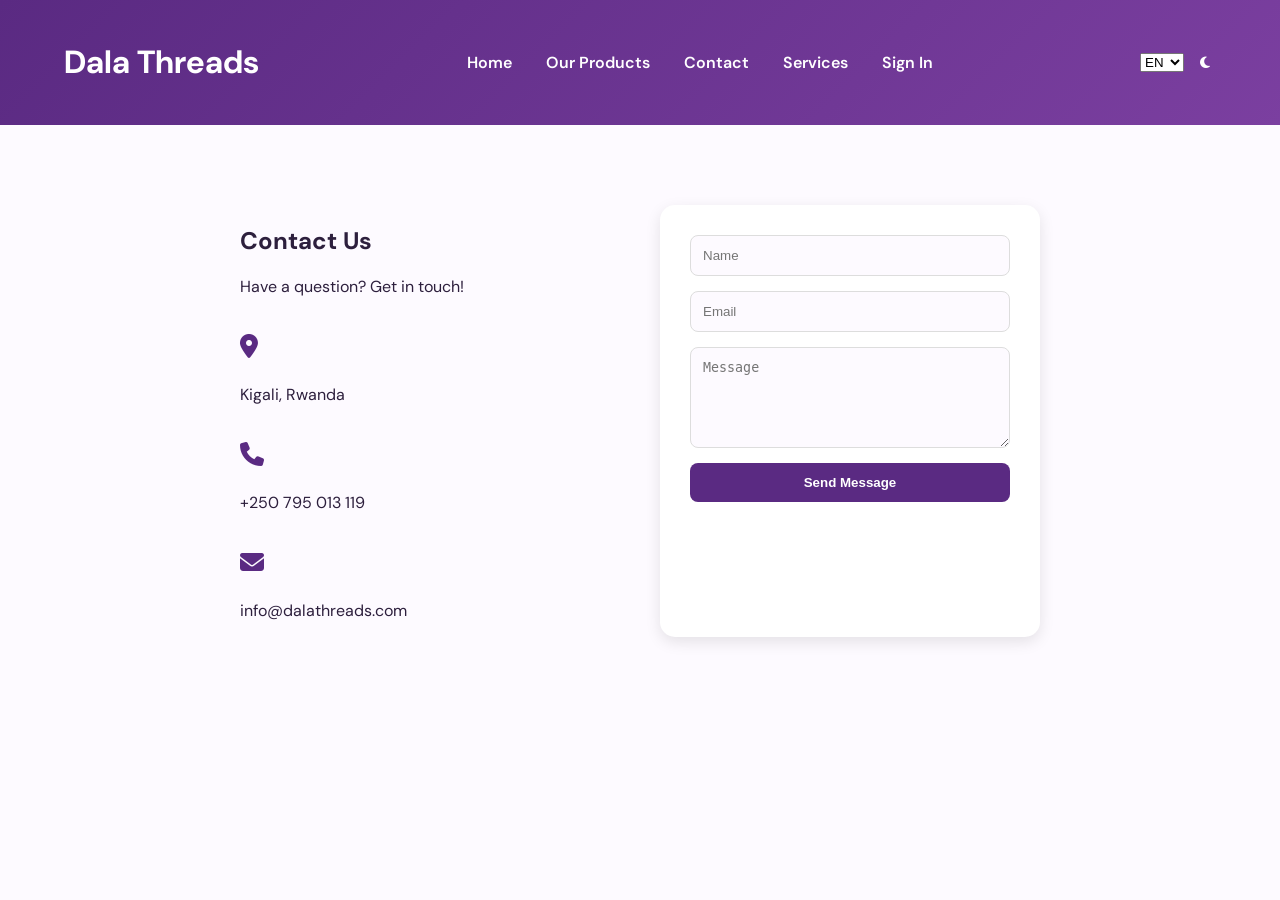
==== website/contact.html @ 0850938d "beaded bags web" ====
<!DOCTYPE html>
<html lang="en">
<head>
    <meta charset="UTF-8">
    <title>Dala Threads | Contact</title>
    <meta name="viewport" content="width=device-width, initial-scale=1.0">
    <link href="https://fonts.googleapis.com/css2?family=Playfair+Display:wght@700&family=DM+Sans:wght@400;600&display=swap" rel="stylesheet">
    <link rel="stylesheet" href="https://cdnjs.cloudflare.com/ajax/libs/font-awesome/6.5.0/css/all.min.css">
    <style>
        /* Use the same CSS from index/gallery here for consistency */
        :root { --primary: #5a2a82; --bg: #fdfaff; --text: #2d1f3d; --card: #fff; }
        body.dark { --bg: #1c1624; --text: #f5f5f5; --card: #2a2235; }
        body { font-family: 'DM Sans', sans-serif; background: var(--bg); color: var(--text); transition: 0.3s; margin: 0; }
        header { background: linear-gradient(135deg, #5a2a82, #7b3fa0); color: #fff; padding: 20px 5%; display: flex; justify-content: space-between; align-items: center; }
        nav a { color: #fff; margin: 0 15px; text-decoration: none; font-weight: 600; }
        .contact-container { max-width: 800px; margin: 60px auto; padding: 20px; display: grid; grid-template-columns: 1fr 1fr; gap: 40px; }
        .info-box i { color: var(--primary); font-size: 24px; margin-bottom: 10px; }
        form { display: flex; flex-direction: column; gap: 15px; background: var(--card); padding: 30px; border-radius: 15px; box-shadow: 0 5px 15px rgba(0,0,0,0.1); }
        input, textarea { padding: 12px; border-radius: 8px; border: 1px solid #ddd; background: var(--bg); color: var(--text); }
        .btn-send { background: var(--primary); color: white; border: none; padding: 12px; border-radius: 8px; cursor: pointer; font-weight: bold; }
        @media(max-width: 600px) { .contact-container { grid-template-columns: 1fr; } }
    </style>
</head>
<body>
<header>
    <h1>Dala Threads</h1>
    <nav>
        <a href="index.html" id="navHome">Home</a>
        <a href="product.html" id="navProduct">Our Products</a>
        <a href="contact.html" id="navContact">Contact Us</a>
        <a href="ourservices.html" id="navServices">Services</a>
        <a href="login.html" id="navLogin">Sign In</a>
    </nav>
    <div style="display:flex; gap:10px;">
        <select id="language"><option value="en">EN</option><option value="rw">RW</option></select>
        <button onclick="toggleTheme()" style="background:none; border:none; color:white; cursor:pointer;"><i class="fa-solid fa-moon"></i></button>
    </div>
</header>

<div class="contact-container">
    <div>
        <h2 id="contTitle">Contact Us</h2>
        <p id="contText">Have a question or want a custom design? Get in touch!</p>
        <div class="info-box"><br>
            <i class="fa-solid fa-location-dot"></i> <p>Kigali, Rwanda</p><br>
            <i class="fa-solid fa-phone"></i> <p>+250 795 013 119</p><br>
            <i class="fa-solid fa-envelope"></i> <p>info@dalathreads.com</p>
        </div>
    </div>
    <form>
        <input type="text" placeholder="Name">
        <input type="email" placeholder="Email">
        <textarea placeholder="Message" rows="5"></textarea>
        <button type="submit" class="btn-send">Send Message</button>
    </form>
</div>

<script>
    // SHARED LOGIC
    function toggleTheme() {
        document.body.classList.toggle("dark");
        localStorage.setItem("theme", document.body.classList.contains("dark") ? "dark" : "light");
    }
    const translations = {
        en: { home: "Home", prod: "Our Products", cont: "Contact", serv: "Services", title: "Contact Us", text: "Have a question? Get in touch!" },
        rw: { home: "Ahabanza", prod: "Ibicuruzwa", cont: "Twandikire", serv: "Serivisi", title: "Twandikire", text: "Ufite ikibazo? Twandikire hano!" }
    };
    document.getElementById("language").addEventListener("change", (e) => {
        localStorage.setItem("language", e.target.value);
        applySettings(e.target.value);
    });
    function applySettings(l) {
        document.getElementById("navHome").innerText = translations[l].home;
        document.getElementById("navProduct").innerText = translations[l].prod;
        document.getElementById("navContact").innerText = translations[l].cont;
        document.getElementById("navServices").innerText = translations[l].serv;
        document.getElementById("contTitle").innerText = translations[l].title;
        document.getElementById("contText").innerText = translations[l].text;
    }
    window.onload = () => {
        if(localStorage.getItem("theme") === "dark") document.body.classList.add("dark");
        const L = localStorage.getItem("language") || "en";
        document.getElementById("language").value = L;
        applySettings(L);
    };
</script>
</body>
</html>
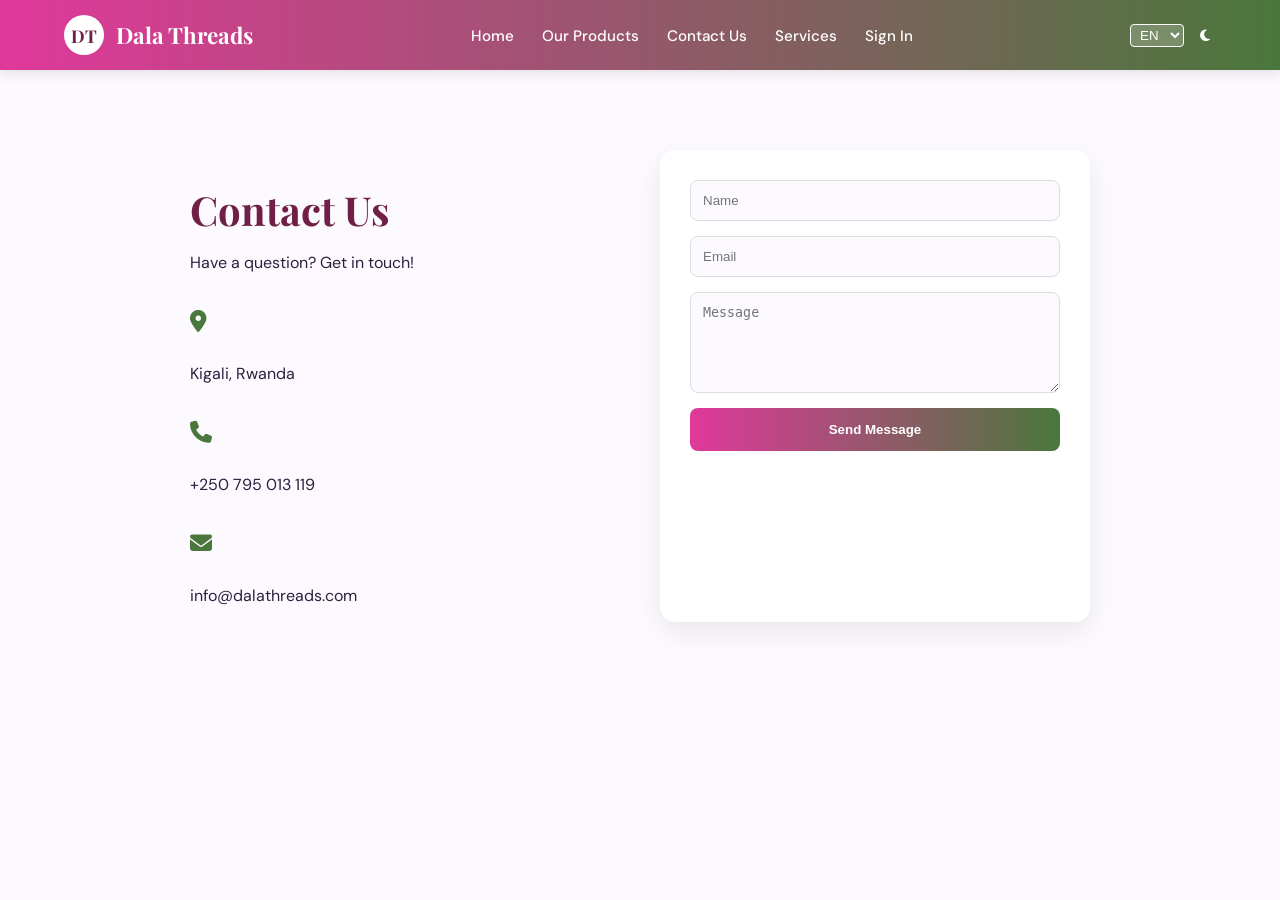
==== commit cb4abfe6: "product change" ====
--- a/website/contact.html
+++ b/website/contact.html
@@ -7,23 +7,236 @@
     <link href="https://fonts.googleapis.com/css2?family=Playfair+Display:wght@700&family=DM+Sans:wght@400;600&display=swap" rel="stylesheet">
     <link rel="stylesheet" href="https://cdnjs.cloudflare.com/ajax/libs/font-awesome/6.5.0/css/all.min.css">
     <style>
-        /* Use the same CSS from index/gallery here for consistency */
-        :root { --primary: #5a2a82; --bg: #fdfaff; --text: #2d1f3d; --card: #fff; }
-        body.dark { --bg: #1c1624; --text: #f5f5f5; --card: #2a2235; }
-        body { font-family: 'DM Sans', sans-serif; background: var(--bg); color: var(--text); transition: 0.3s; margin: 0; }
-        header { background: linear-gradient(135deg, #5a2a82, #7b3fa0); color: #fff; padding: 20px 5%; display: flex; justify-content: space-between; align-items: center; }
-        nav a { color: #fff; margin: 0 15px; text-decoration: none; font-weight: 600; }
-        .contact-container { max-width: 800px; margin: 60px auto; padding: 20px; display: grid; grid-template-columns: 1fr 1fr; gap: 40px; }
-        .info-box i { color: var(--primary); font-size: 24px; margin-bottom: 10px; }
-        form { display: flex; flex-direction: column; gap: 15px; background: var(--card); padding: 30px; border-radius: 15px; box-shadow: 0 5px 15px rgba(0,0,0,0.1); }
-        input, textarea { padding: 12px; border-radius: 8px; border: 1px solid #ddd; background: var(--bg); color: var(--text); }
-        .btn-send { background: var(--primary); color: white; border: none; padding: 12px; border-radius: 8px; cursor: pointer; font-weight: bold; }
-        @media(max-width: 600px) { .contact-container { grid-template-columns: 1fr; } }
+        /* Exact Colors from your screenshot */
+        :root { 
+            /* The specific Pinkish-Wine to Forest Green gradient */
+            --header-gradient: linear-gradient(to right, #e0389aff, #4a773c); 
+            --wine-pink: #702046;
+            --forest-green: #4a773c;
+            --bg: #fdfaff; 
+            --text: #2d1f3d; 
+            --card: #ffffff; 
+        }
+        body.dark { 
+            --bg: #1c1624; 
+            --text: #f5f5f5; 
+            --card: #2a2235; 
+        }
+
+        body { 
+            font-family: 'DM Sans', sans-serif; 
+            background: var(--bg); 
+            color: var(--text); 
+            transition: 0.3s; 
+            margin: 0; 
+        }
+
+        /* --- HEADER (Matching your screenshot exactly) --- */
+        header { 
+            background: var(--header-gradient); 
+            color: #fff; 
+            padding: 15px 5%; 
+            display: flex; 
+            justify-content: space-between; 
+            align-items: center; 
+            box-shadow: 0 4px 12px rgba(0,0,0,0.1);
+        }
+
+        .logo-container {
+            display: flex;
+            align-items: center;
+            text-decoration: none;
+            gap: 12px;
+            color: #fff;
+        }
+
+        .logo-circle {
+            background: #fff;
+            color: var(--wine-pink);
+            width: 40px;
+            height: 40px;
+            border-radius: 50%;
+            display: flex;
+            align-items: center;
+            justify-content: center;
+            font-weight: bold;
+            font-family: 'Playfair Display', serif;
+            font-size: 1.1rem;
+        }
+
+        header h1 {
+            font-family: 'Playfair Display', serif;
+            font-size: 1.4rem;
+            margin: 0;
+            color: #fff;
+        }
+
+        nav a { 
+            color: #fff; 
+            margin: 0 12px; 
+            text-decoration: none; 
+            font-weight: 500; 
+            font-size: 0.95rem;
+        }
+
+        /* --- CONTACT CONTENT --- */
+        .contact-container { 
+            max-width: 900px; 
+            margin: 60px auto; 
+            padding: 20px; 
+            display: grid; 
+            grid-template-columns: 1fr 1fr; 
+            gap: 40px; 
+        }
+
+        h2 { 
+            font-family: 'Playfair Display', serif; 
+            font-size: 2.5rem; 
+            color: var(--wine-pink); 
+            margin-bottom: 10px;
+        }
+        body.dark h2 { color: #fff; }
+
+        .info-box i { 
+            color: var(--forest-green); 
+            font-size: 22px; 
+            margin-bottom: 15px; 
+        }
+
+        form { 
+            display: flex; 
+            flex-direction: column; 
+            gap: 15px; 
+            background: var(--card); 
+            padding: 30px; 
+            border-radius: 15px; 
+            box-shadow: 0 10px 30px rgba(0,0,0,0.08); 
+        }
+
+        input, textarea { 
+            padding: 12px; 
+            border-radius: 8px; 
+            border: 1px solid #ddd; 
+            background: var(--bg); 
+            color: var(--text); 
+        }
+
+        .btn-send { 
+            background: var(--header-gradient); 
+            color: white; 
+            border: none; 
+            padding: 14px; 
+            border-radius: 8px; 
+            cursor: pointer; 
+            font-weight: bold; 
+            transition: 0.3s;
+        }
+        .btn-send:hover { opacity: 0.9; transform: translateY(-2px); }
+
+        #language {
+            background: rgba(255,255,255,0.2);
+            color: white;
+            border: 1px solid white;
+            padding: 2px 5px;
+            border-radius: 4px;
+        }
+
+        @media(max-width: 768px) { .contact-container { grid-template-columns: 1fr; } }
+
+        /* ==========================================================================
+   MEDIA QUERIES - RESPONSIVE DESIGN
+   ========================================================================== */
+
+/* --- 1. Tablets & Small Desktops (Under 992px) --- */
+@media screen and (max-width: 992px) {
+    header {
+        padding: 15px 3%; /* Reduced padding for more space */
+    }
+
+    nav {
+        gap: 10px; /* Tighter navigation spacing */
+    }
+
+    nav a {
+        font-size: 0.85rem;
+        margin: 0 8px;
+    }
+
+    .grid {
+        grid-template-columns: repeat(2, 1fr); /* Two columns instead of three */
+        gap: 20px;
+    }
+}
+
+/* --- 2. Small Tablets & Large Phones (Under 768px) --- */
+@media screen and (max-width: 768px) {
+    header {
+        flex-direction: column; /* Stack logo and nav vertically */
+        gap: 15px;
+        text-align: center;
+    }
+
+    nav {
+        display: flex;
+        flex-wrap: wrap; /* Wrap links if they don't fit in one line */
+        justify-content: center;
+    }
+
+    .hero {
+        height: 40vh; /* Shorter hero section for mobile */
+    }
+
+    .hero h2 {
+        font-size: 1.8rem; /* Scaled down typography */
+    }
+
+    #cart-dropdown {
+        width: 90%; /* Cart fills the screen width */
+        right: 5%;
+        left: 5%;
+    }
+
+    .footer-grid {
+        grid-template-columns: 1fr; /* Stack footer elements */
+        text-align: center;
+        gap: 30px;
+    }
+}
+
+/* --- 3. Mobile Phones (Under 480px) --- */
+@media screen and (max-width: 480px) {
+    .grid {
+        grid-template-columns: 1fr; /* Single column for bag images */
+        padding: 20px 5%;
+    }
+
+    .logo-container h1 {
+        font-size: 1.3rem; /* Compact logo text */
+    }
+
+    .top-icons {
+        width: 100%;
+        justify-content: space-around;
+        padding-top: 10px;
+    }
+
+    .card img {
+        height: 280px; /* Adjusted image height for small screens */
+    }
+
+    .btn-buy, .btn-add {
+        padding: 15px; /* Larger touch targets for fingers */
+    }
+}
     </style>
 </head>
 <body>
+
 <header>
-    <h1>Dala Threads</h1>
+    <a href="index.html" class="logo-container">
+        <div class="logo-circle">DT</div>
+        <h1>Dala Threads</h1>
+    </a>
     <nav>
         <a href="index.html" id="navHome">Home</a>
         <a href="product.html" id="navProduct">Our Products</a>
@@ -31,7 +244,7 @@
         <a href="ourservices.html" id="navServices">Services</a>
         <a href="login.html" id="navLogin">Sign In</a>
     </nav>
-    <div style="display:flex; gap:10px;">
+    <div style="display:flex; gap:10px; align-items:center;">
         <select id="language"><option value="en">EN</option><option value="rw">RW</option></select>
         <button onclick="toggleTheme()" style="background:none; border:none; color:white; cursor:pointer;"><i class="fa-solid fa-moon"></i></button>
     </div>
@@ -41,28 +254,28 @@
     <div>
         <h2 id="contTitle">Contact Us</h2>
         <p id="contText">Have a question or want a custom design? Get in touch!</p>
-        <div class="info-box"><br>
+        <div class="info-box">
+            <br>
             <i class="fa-solid fa-location-dot"></i> <p>Kigali, Rwanda</p><br>
             <i class="fa-solid fa-phone"></i> <p>+250 795 013 119</p><br>
             <i class="fa-solid fa-envelope"></i> <p>info@dalathreads.com</p>
         </div>
     </div>
-    <form>
-        <input type="text" placeholder="Name">
-        <input type="email" placeholder="Email">
-        <textarea placeholder="Message" rows="5"></textarea>
+    <form onsubmit="event.preventDefault(); alert('Message sent!');">
+        <input type="text" placeholder="Name" required>
+        <input type="email" placeholder="Email" required>
+        <textarea placeholder="Message" rows="5" required></textarea>
         <button type="submit" class="btn-send">Send Message</button>
     </form>
 </div>
 
 <script>
-    // SHARED LOGIC
     function toggleTheme() {
         document.body.classList.toggle("dark");
         localStorage.setItem("theme", document.body.classList.contains("dark") ? "dark" : "light");
     }
     const translations = {
-        en: { home: "Home", prod: "Our Products", cont: "Contact", serv: "Services", title: "Contact Us", text: "Have a question? Get in touch!" },
+        en: { home: "Home", prod: "Our Products", cont: "Contact Us", serv: "Services", title: "Contact Us", text: "Have a question? Get in touch!" },
         rw: { home: "Ahabanza", prod: "Ibicuruzwa", cont: "Twandikire", serv: "Serivisi", title: "Twandikire", text: "Ufite ikibazo? Twandikire hano!" }
     };
     document.getElementById("language").addEventListener("change", (e) => {
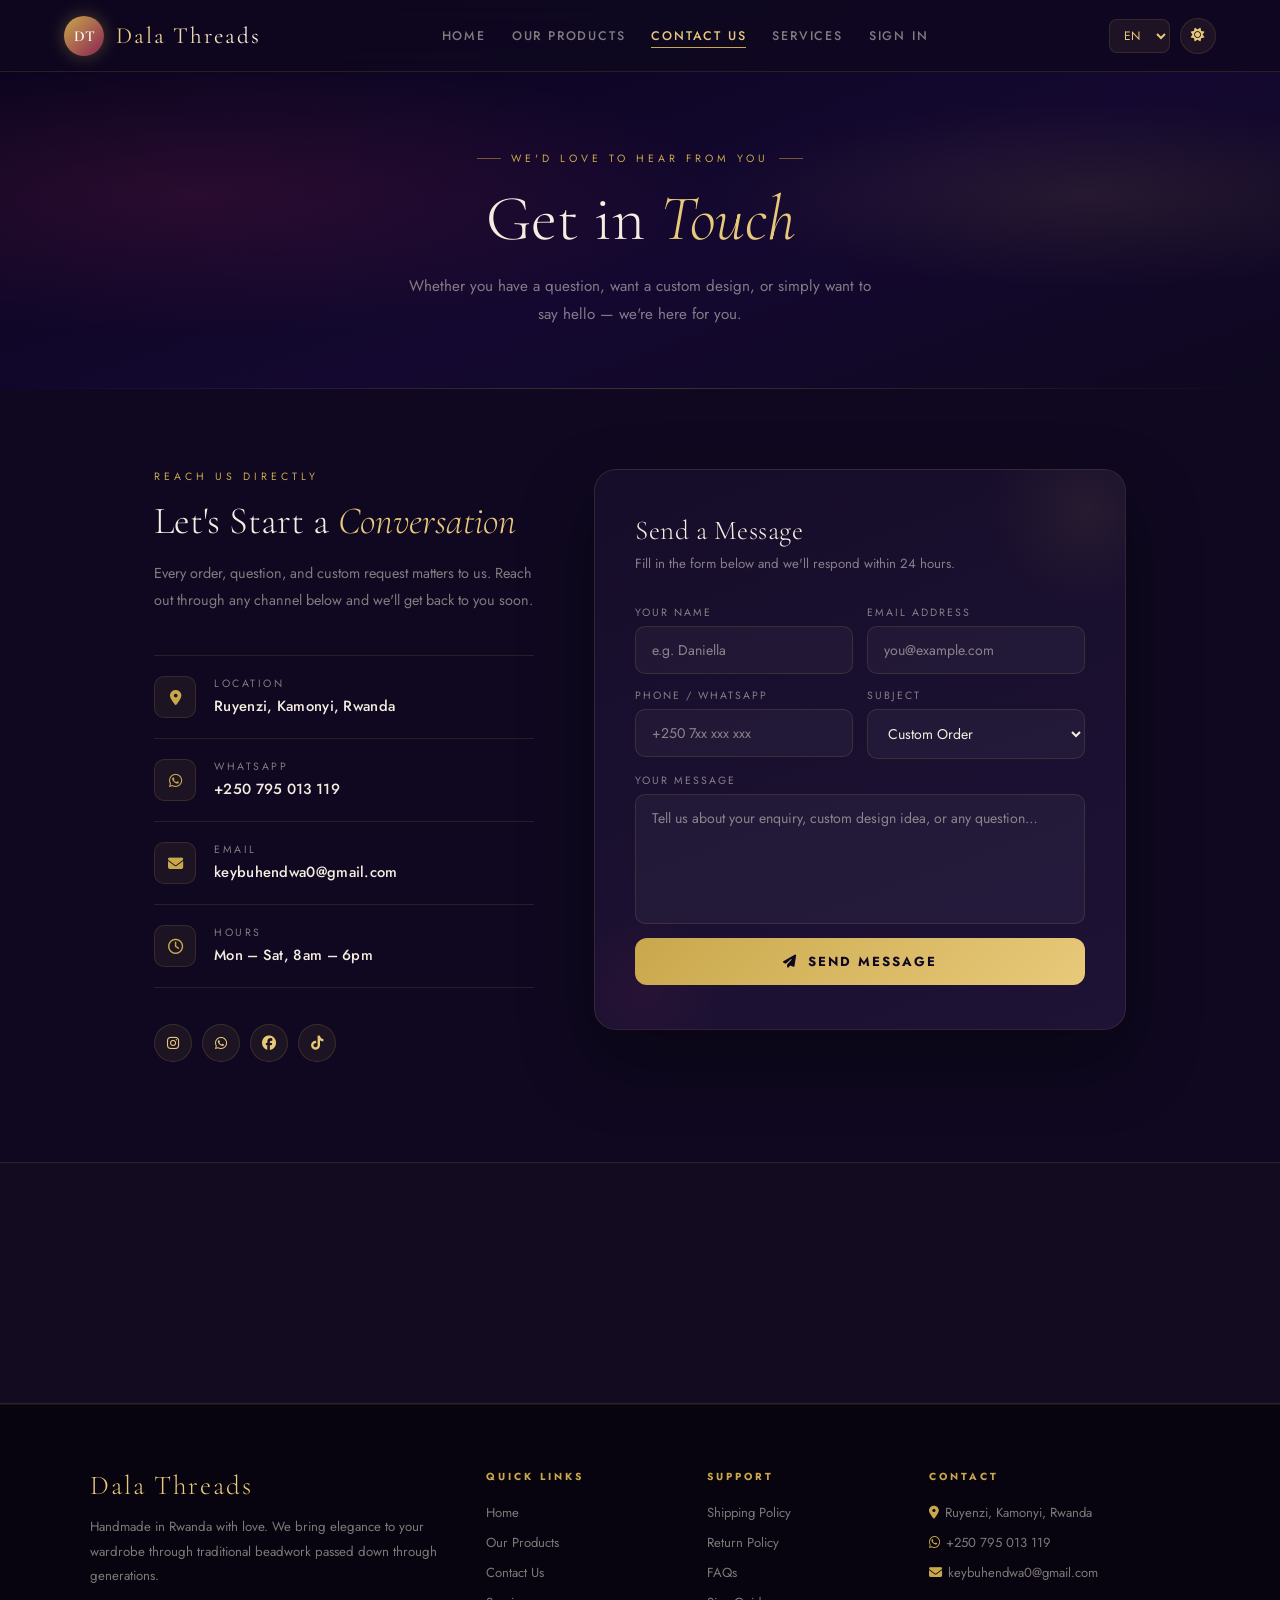
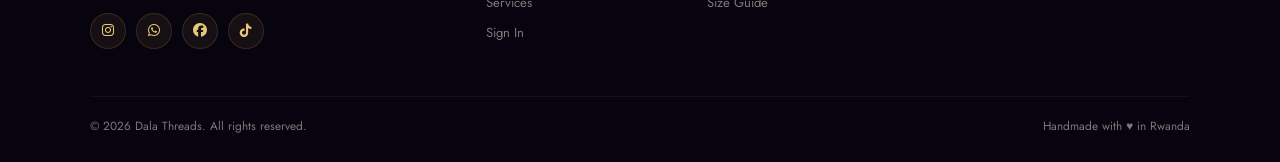
==== commit d6dc5bea: "updating" ====
--- a/website/contact.html
+++ b/website/contact.html
@@ -2,237 +2,547 @@
 <html lang="en">
 <head>
     <meta charset="UTF-8">
-    <title>Dala Threads | Contact</title>
+    <title>Dala Threads | Contact Us</title>
     <meta name="viewport" content="width=device-width, initial-scale=1.0">
-    <link href="https://fonts.googleapis.com/css2?family=Playfair+Display:wght@700&family=DM+Sans:wght@400;600&display=swap" rel="stylesheet">
+    <link rel="preconnect" href="https://fonts.googleapis.com">
+    <link href="https://fonts.googleapis.com/css2?family=Cormorant+Garamond:ital,wght@0,300;0,400;0,600;1,300;1,400&family=Jost:wght@300;400;500;600&display=swap" rel="stylesheet">
     <link rel="stylesheet" href="https://cdnjs.cloudflare.com/ajax/libs/font-awesome/6.5.0/css/all.min.css">
     <style>
-        /* Exact Colors from your screenshot */
-        :root { 
-            /* The specific Pinkish-Wine to Forest Green gradient */
-            --header-gradient: linear-gradient(to right, #e0389aff, #4a773c); 
-            --wine-pink: #702046;
-            --forest-green: #4a773c;
-            --bg: #fdfaff; 
-            --text: #2d1f3d; 
-            --card: #ffffff; 
-        }
-        body.dark { 
-            --bg: #1c1624; 
-            --text: #f5f5f5; 
-            --card: #2a2235; 
-        }
-
-        body { 
-            font-family: 'DM Sans', sans-serif; 
-            background: var(--bg); 
-            color: var(--text); 
-            transition: 0.3s; 
-            margin: 0; 
-        }
-
-        /* --- HEADER (Matching your screenshot exactly) --- */
-        header { 
-            background: var(--header-gradient); 
-            color: #fff; 
-            padding: 15px 5%; 
-            display: flex; 
-            justify-content: space-between; 
-            align-items: center; 
-            box-shadow: 0 4px 12px rgba(0,0,0,0.1);
-        }
+        :root {
+            --gold: #c9a84c;
+            --gold-light: #e8c97a;
+            --deep: #0f0820;
+            --surface: #160d2a;
+            --surface2: #1e1235;
+            --rose: #8b2252;
+            --text: #f5ede0;
+            --text-muted: rgba(245,237,224,0.5);
+            --border: rgba(201,168,76,0.15);
+            --transition: all 0.4s cubic-bezier(0.4,0,0.2,1);
+            --header-h: 72px;
+        }
+
+        body.light {
+            --deep: #f7f1e8;
+            --surface: #ede4d4;
+            --surface2: #e4d8c4;
+            --text: #1a0f2e;
+            --text-muted: rgba(26,15,46,0.5);
+            --border: rgba(139,34,82,0.15);
+        }
+
+        * { margin:0; padding:0; box-sizing:border-box; }
+        html { scroll-behavior:smooth; }
+
+        body {
+            font-family:'Jost',sans-serif;
+            background:var(--deep);
+            color:var(--text);
+            overflow-x:hidden;
+            transition:background 0.4s,color 0.4s;
+            min-height:100vh;
+        }
+
+        ::-webkit-scrollbar { width:5px; }
+        ::-webkit-scrollbar-track { background:var(--deep); }
+        ::-webkit-scrollbar-thumb { background:var(--gold); border-radius:3px; }
+
+        /* ── HEADER ── */
+        header {
+            position:fixed; top:0; width:100%; height:var(--header-h);
+            z-index:1000; padding:0 5%;
+            display:flex; align-items:center; justify-content:space-between;
+            background:rgba(15,8,32,0.8);
+            backdrop-filter:blur(24px);
+            border-bottom:1px solid var(--border);
+            transition:var(--transition);
+        }
+
+        body.light header { background:rgba(247,241,232,0.9); }
+
+        header.scrolled {
+            height:60px;
+            background:rgba(8,3,20,0.97);
+            box-shadow:0 4px 30px rgba(0,0,0,0.4);
+        }
+
+        body.light header.scrolled { background:rgba(247,241,232,0.98); }
 
         .logo-container {
-            display: flex;
-            align-items: center;
-            text-decoration: none;
-            gap: 12px;
-            color: #fff;
+            display:flex; align-items:center; gap:12px;
+            text-decoration:none; color:var(--text);
         }
 
         .logo-circle {
-            background: #fff;
-            color: var(--wine-pink);
-            width: 40px;
-            height: 40px;
-            border-radius: 50%;
-            display: flex;
-            align-items: center;
-            justify-content: center;
-            font-weight: bold;
-            font-family: 'Playfair Display', serif;
-            font-size: 1.1rem;
-        }
-
-        header h1 {
-            font-family: 'Playfair Display', serif;
-            font-size: 1.4rem;
-            margin: 0;
-            color: #fff;
-        }
-
-        nav a { 
-            color: #fff; 
-            margin: 0 12px; 
-            text-decoration: none; 
-            font-weight: 500; 
-            font-size: 0.95rem;
-        }
-
-        /* --- CONTACT CONTENT --- */
-        .contact-container { 
-            max-width: 900px; 
-            margin: 60px auto; 
-            padding: 20px; 
-            display: grid; 
-            grid-template-columns: 1fr 1fr; 
-            gap: 40px; 
-        }
-
-        h2 { 
-            font-family: 'Playfair Display', serif; 
-            font-size: 2.5rem; 
-            color: var(--wine-pink); 
-            margin-bottom: 10px;
-        }
-        body.dark h2 { color: #fff; }
-
-        .info-box i { 
-            color: var(--forest-green); 
-            font-size: 22px; 
-            margin-bottom: 15px; 
-        }
-
-        form { 
-            display: flex; 
-            flex-direction: column; 
-            gap: 15px; 
-            background: var(--card); 
-            padding: 30px; 
-            border-radius: 15px; 
-            box-shadow: 0 10px 30px rgba(0,0,0,0.08); 
-        }
-
-        input, textarea { 
-            padding: 12px; 
-            border-radius: 8px; 
-            border: 1px solid #ddd; 
-            background: var(--bg); 
-            color: var(--text); 
-        }
-
-        .btn-send { 
-            background: var(--header-gradient); 
-            color: white; 
-            border: none; 
-            padding: 14px; 
-            border-radius: 8px; 
-            cursor: pointer; 
-            font-weight: bold; 
-            transition: 0.3s;
-        }
-        .btn-send:hover { opacity: 0.9; transform: translateY(-2px); }
-
-        #language {
-            background: rgba(255,255,255,0.2);
-            color: white;
-            border: 1px solid white;
-            padding: 2px 5px;
-            border-radius: 4px;
-        }
-
-        @media(max-width: 768px) { .contact-container { grid-template-columns: 1fr; } }
-
-        /* ==========================================================================
-   MEDIA QUERIES - RESPONSIVE DESIGN
-   ========================================================================== */
-
-/* --- 1. Tablets & Small Desktops (Under 992px) --- */
-@media screen and (max-width: 992px) {
-    header {
-        padding: 15px 3%; /* Reduced padding for more space */
-    }
-
-    nav {
-        gap: 10px; /* Tighter navigation spacing */
-    }
-
-    nav a {
-        font-size: 0.85rem;
-        margin: 0 8px;
-    }
-
-    .grid {
-        grid-template-columns: repeat(2, 1fr); /* Two columns instead of three */
-        gap: 20px;
-    }
-}
-
-/* --- 2. Small Tablets & Large Phones (Under 768px) --- */
-@media screen and (max-width: 768px) {
-    header {
-        flex-direction: column; /* Stack logo and nav vertically */
-        gap: 15px;
-        text-align: center;
-    }
-
-    nav {
-        display: flex;
-        flex-wrap: wrap; /* Wrap links if they don't fit in one line */
-        justify-content: center;
-    }
-
-    .hero {
-        height: 40vh; /* Shorter hero section for mobile */
-    }
-
-    .hero h2 {
-        font-size: 1.8rem; /* Scaled down typography */
-    }
-
-    #cart-dropdown {
-        width: 90%; /* Cart fills the screen width */
-        right: 5%;
-        left: 5%;
-    }
-
-    .footer-grid {
-        grid-template-columns: 1fr; /* Stack footer elements */
-        text-align: center;
-        gap: 30px;
-    }
-}
-
-/* --- 3. Mobile Phones (Under 480px) --- */
-@media screen and (max-width: 480px) {
-    .grid {
-        grid-template-columns: 1fr; /* Single column for bag images */
-        padding: 20px 5%;
-    }
-
-    .logo-container h1 {
-        font-size: 1.3rem; /* Compact logo text */
-    }
-
-    .top-icons {
-        width: 100%;
-        justify-content: space-around;
-        padding-top: 10px;
-    }
-
-    .card img {
-        height: 280px; /* Adjusted image height for small screens */
-    }
-
-    .btn-buy, .btn-add {
-        padding: 15px; /* Larger touch targets for fingers */
-    }
-}
+            width:40px; height:40px; border-radius:50%;
+            background:linear-gradient(135deg,var(--gold),var(--rose));
+            display:flex; align-items:center; justify-content:center;
+            font-family:'Cormorant Garamond',serif;
+            font-size:0.95rem; font-weight:600; color:#fff;
+            box-shadow:0 0 18px rgba(201,168,76,0.35);
+            flex-shrink:0;
+        }
+
+        .logo-container h1 {
+            font-family:'Cormorant Garamond',serif;
+            font-size:1.45rem; font-weight:400; letter-spacing:2px;
+            background:linear-gradient(90deg,var(--gold-light),var(--text));
+            -webkit-background-clip:text; -webkit-text-fill-color:transparent;
+            background-clip:text;
+        }
+
+        nav { display:flex; gap:26px; align-items:center; }
+
+        nav a {
+            color:var(--text-muted); text-decoration:none;
+            font-size:0.78rem; letter-spacing:1.8px;
+            text-transform:uppercase; font-weight:500;
+            transition:var(--transition); position:relative;
+        }
+
+        nav a::after {
+            content:''; position:absolute; bottom:-3px; left:0;
+            width:0; height:1px; background:var(--gold);
+            transition:var(--transition);
+        }
+
+        nav a:hover { color:var(--gold-light); }
+        nav a:hover::after { width:100%; }
+        nav a.active { color:var(--gold-light); }
+        nav a.active::after { width:100%; }
+
+        .top-icons { display:flex; gap:10px; align-items:center; }
+
+        .icon-btn {
+            width:36px; height:36px; border-radius:50%;
+            background:rgba(201,168,76,0.08);
+            border:1px solid var(--border);
+            display:flex; align-items:center; justify-content:center;
+            color:var(--gold-light); font-size:0.85rem;
+            cursor:pointer; transition:var(--transition); outline:none;
+        }
+
+        .icon-btn:hover {
+            background:rgba(201,168,76,0.2);
+            border-color:var(--gold); transform:scale(1.08);
+        }
+
+        .top-icons select {
+            background:rgba(201,168,76,0.08);
+            border:1px solid var(--border);
+            color:var(--gold-light); padding:6px 10px;
+            border-radius:8px; cursor:pointer;
+            font-family:'Jost',sans-serif;
+            font-size:0.76rem; transition:var(--transition); outline:none;
+        }
+
+        .top-icons select:hover { background:rgba(201,168,76,0.18); border-color:var(--gold); }
+
+        /* ── PAGE HERO ── */
+        .page-hero {
+            padding-top:var(--header-h);
+            background:
+                radial-gradient(ellipse 70% 60% at 15% 50%, rgba(139,34,82,0.22) 0%, transparent 60%),
+                radial-gradient(ellipse 50% 40% at 85% 50%, rgba(201,168,76,0.1) 0%, transparent 60%),
+                linear-gradient(160deg,#08031a 0%,#140830 60%,#0f0820 100%);
+            position:relative; overflow:hidden;
+        }
+
+        body.light .page-hero {
+            background:
+                radial-gradient(ellipse 70% 60% at 15% 50%, rgba(139,34,82,0.08) 0%, transparent 60%),
+                linear-gradient(160deg,#f0e6d3 0%,#ede4d4 100%);
+        }
+
+        .page-hero-inner {
+            max-width:1100px; margin:0 auto;
+            padding:70px 5% 60px;
+            text-align:center;
+        }
+
+        .page-eyebrow {
+            display:inline-flex; align-items:center; gap:10px;
+            font-size:0.66rem; letter-spacing:4px; text-transform:uppercase;
+            color:var(--gold); margin-bottom:16px;
+            animation:fadeUp 0.8s ease both;
+        }
+
+        .page-eyebrow::before,.page-eyebrow::after {
+            content:''; width:24px; height:1px;
+            background:var(--gold); opacity:0.5;
+        }
+
+        .page-hero h2 {
+            font-family:'Cormorant Garamond',serif;
+            font-size:clamp(2.4rem,5vw,4rem);
+            font-weight:300; line-height:1.15;
+            margin-bottom:16px;
+            animation:fadeUp 0.8s ease 0.1s both;
+        }
+
+        .page-hero h2 em { font-style:italic; color:var(--gold-light); }
+
+        .page-hero p {
+            font-size:0.95rem; color:var(--text-muted);
+            max-width:480px; margin:0 auto; line-height:1.85;
+            animation:fadeUp 0.8s ease 0.2s both;
+        }
+
+        .hero-divider {
+            height:1px; width:100%;
+            background:linear-gradient(90deg,transparent,var(--gold),transparent);
+            opacity:0.25;
+        }
+
+        @keyframes fadeUp {
+            from { opacity:0; transform:translateY(22px); }
+            to   { opacity:1; transform:translateY(0); }
+        }
+
+        /* ── CONTACT MAIN ── */
+        .contact-main {
+            max-width:1100px; margin:0 auto;
+            padding:80px 5% 100px;
+            display:grid;
+            grid-template-columns:1fr 1.4fr;
+            gap:60px;
+            align-items:start;
+        }
+
+        /* ── LEFT — INFO PANEL ── */
+        .info-panel {}
+
+        .info-tag {
+            font-size:0.66rem; letter-spacing:4px;
+            text-transform:uppercase; color:var(--gold);
+            margin-bottom:14px; display:block;
+            animation:fadeUp 0.8s ease 0.1s both;
+        }
+
+        .info-panel h3 {
+            font-family:'Cormorant Garamond',serif;
+            font-size:clamp(1.8rem,3vw,2.6rem);
+            font-weight:300; line-height:1.2;
+            margin-bottom:16px;
+            animation:fadeUp 0.8s ease 0.15s both;
+        }
+
+        .info-panel h3 em { font-style:italic; color:var(--gold-light); }
+
+        .info-panel > p {
+            font-size:0.9rem; color:var(--text-muted);
+            line-height:1.85; margin-bottom:42px;
+            animation:fadeUp 0.8s ease 0.2s both;
+        }
+
+        /* contact items */
+        .contact-items {
+            display:flex; flex-direction:column; gap:0;
+            animation:fadeUp 0.8s ease 0.25s both;
+        }
+
+        .contact-item {
+            display:flex; align-items:flex-start; gap:18px;
+            padding:20px 0;
+            border-bottom:1px solid var(--border);
+            transition:var(--transition);
+        }
+
+        .contact-item:first-child { border-top:1px solid var(--border); }
+
+        .contact-item:hover { padding-left:6px; }
+
+        .contact-item-icon {
+            width:42px; height:42px; border-radius:10px;
+            background:rgba(201,168,76,0.08);
+            border:1px solid var(--border);
+            display:flex; align-items:center; justify-content:center;
+            color:var(--gold); font-size:0.95rem;
+            flex-shrink:0; transition:var(--transition);
+        }
+
+        .contact-item:hover .contact-item-icon {
+            background:rgba(201,168,76,0.18);
+            border-color:var(--gold);
+        }
+
+        .contact-item-text {}
+
+        .contact-item-label {
+            font-size:0.66rem; letter-spacing:2.5px;
+            text-transform:uppercase; color:var(--text-muted);
+            margin-bottom:4px;
+        }
+
+        .contact-item-value {
+            font-size:0.92rem; font-weight:500;
+            color:var(--text); letter-spacing:0.3px;
+        }
+
+        /* social strip */
+        .social-strip {
+            display:flex; gap:10px; margin-top:36px;
+            animation:fadeUp 0.8s ease 0.3s both;
+        }
+
+        .social-strip a {
+            width:38px; height:38px; border-radius:50%;
+            background:rgba(201,168,76,0.08);
+            border:1px solid rgba(201,168,76,0.18);
+            display:flex; align-items:center; justify-content:center;
+            color:var(--gold-light); font-size:0.88rem;
+            text-decoration:none; transition:var(--transition);
+        }
+
+        .social-strip a:hover {
+            background:var(--gold); color:var(--deep);
+            transform:translateY(-3px);
+            box-shadow:0 6px 16px rgba(201,168,76,0.3);
+        }
+
+        /* ── RIGHT — FORM PANEL ── */
+        .form-panel {
+            background:linear-gradient(160deg,var(--surface),var(--surface2));
+            border:1px solid var(--border);
+            border-radius:22px; padding:44px 40px;
+            box-shadow:0 30px 70px rgba(0,0,0,0.35);
+            animation:fadeUp 0.8s ease 0.2s both;
+            position:relative; overflow:hidden;
+        }
+
+        .form-panel::before {
+            content:'';
+            position:absolute; top:-60px; right:-60px;
+            width:200px; height:200px; border-radius:50%;
+            background:radial-gradient(circle,rgba(201,168,76,0.08),transparent 70%);
+            pointer-events:none;
+        }
+
+        .form-panel::after {
+            content:'';
+            position:absolute; bottom:-40px; left:-30px;
+            width:160px; height:160px; border-radius:50%;
+            background:radial-gradient(circle,rgba(139,34,82,0.1),transparent 70%);
+            pointer-events:none;
+        }
+
+        .form-panel h4 {
+            font-family:'Cormorant Garamond',serif;
+            font-size:1.7rem; font-weight:300;
+            margin-bottom:6px; letter-spacing:0.5px;
+            position:relative; z-index:1;
+        }
+
+        .form-panel > p {
+            font-size:0.83rem; color:var(--text-muted);
+            margin-bottom:30px; line-height:1.7;
+            position:relative; z-index:1;
+        }
+
+        .form-grid {
+            display:grid; grid-template-columns:1fr 1fr;
+            gap:14px; margin-bottom:14px;
+            position:relative; z-index:1;
+        }
+
+        .form-group {
+            display:flex; flex-direction:column; gap:6px;
+            position:relative; z-index:1;
+        }
+
+        .form-group.full { grid-column:span 2; }
+
+        .form-group label {
+            font-size:0.66rem; letter-spacing:2px;
+            text-transform:uppercase; color:var(--text-muted);
+        }
+
+        .form-group input,
+        .form-group textarea,
+        .form-group select {
+            background:rgba(255,255,255,0.04);
+            border:1px solid var(--border);
+            border-radius:10px;
+            padding:13px 16px;
+            color:var(--text);
+            font-family:'Jost',sans-serif;
+            font-size:0.88rem;
+            outline:none;
+            transition:var(--transition);
+            resize:none;
+        }
+
+        .form-group input::placeholder,
+        .form-group textarea::placeholder {
+            color:var(--text-muted);
+        }
+
+        .form-group input:focus,
+        .form-group textarea:focus,
+        .form-group select:focus {
+            border-color:var(--gold);
+            background:rgba(201,168,76,0.06);
+            box-shadow:0 0 0 3px rgba(201,168,76,0.08);
+        }
+
+        .form-group select option {
+            background:var(--surface2); color:var(--text);
+        }
+
+        .form-group textarea { height:130px; }
+
+        .btn-send {
+            width:100%; padding:14px;
+            border-radius:12px; border:none; cursor:pointer;
+            font-family:'Jost',sans-serif; font-weight:700;
+            font-size:0.82rem; letter-spacing:2px;
+            text-transform:uppercase;
+            background:linear-gradient(135deg,var(--gold),var(--gold-light));
+            color:var(--deep);
+            transition:var(--transition);
+            margin-top:6px;
+            display:flex; align-items:center; justify-content:center; gap:10px;
+            position:relative; z-index:1;
+        }
+
+        .btn-send:hover {
+            transform:translateY(-2px);
+            box-shadow:0 12px 30px rgba(201,168,76,0.4);
+            filter:brightness(1.05);
+        }
+
+        .btn-send:active { transform:translateY(0); }
+
+        /* success state */
+        .form-success {
+            display:none;
+            text-align:center; padding:40px 20px;
+            position:relative; z-index:1;
+        }
+
+        .form-success .success-icon {
+            width:60px; height:60px; border-radius:50%;
+            background:rgba(201,168,76,0.12);
+            border:1px solid var(--gold);
+            display:flex; align-items:center; justify-content:center;
+            margin:0 auto 20px;
+            font-size:1.4rem; color:var(--gold);
+        }
+
+        .form-success h4 {
+            font-family:'Cormorant Garamond',serif;
+            font-size:1.8rem; font-weight:300; margin-bottom:10px;
+        }
+
+        .form-success p {
+            font-size:0.88rem; color:var(--text-muted); line-height:1.7;
+        }
+
+        /* ── MAP STRIP ── */
+        .map-strip {
+            background:rgba(201,168,76,0.02);
+            border-top:1px solid var(--border);
+            border-bottom:1px solid var(--border);
+            padding:0;
+            overflow:hidden;
+        }
+
+        .map-strip iframe {
+            width:100%; height:240px; display:block;
+            filter:brightness(0.65) saturate(0.4) hue-rotate(200deg);
+            border:none;
+            transition:var(--transition);
+        }
+
+        .map-strip iframe:hover {
+            filter:brightness(0.8) saturate(0.6) hue-rotate(200deg);
+        }
+
+        /* ── FOOTER ── */
+        footer {
+            background:#07030f;
+            border-top:1px solid rgba(201,168,76,0.1);
+            padding:64px 5% 28px;
+        }
+
+        .footer-grid {
+            display:grid;
+            grid-template-columns:2fr 1fr 1fr 1.5fr;
+            gap:48px; margin-bottom:44px;
+            max-width:1100px; margin-left:auto; margin-right:auto;
+        }
+
+        .footer-brand h2 {
+            font-family:'Cormorant Garamond',serif;
+            font-size:1.7rem; font-weight:300;
+            color:var(--gold-light); letter-spacing:2px; margin-bottom:13px;
+        }
+
+        .footer-brand p {
+            font-size:0.83rem; color:var(--text-muted);
+            line-height:1.85; margin-bottom:24px;
+        }
+
+        .socials { display:flex; gap:10px; }
+
+        .socials a {
+            width:36px; height:36px; border-radius:50%;
+            background:rgba(201,168,76,0.08);
+            border:1px solid rgba(201,168,76,0.18);
+            display:flex; align-items:center; justify-content:center;
+            color:var(--gold-light); font-size:0.85rem;
+            text-decoration:none; transition:var(--transition);
+        }
+
+        .socials a:hover {
+            background:var(--gold); color:var(--deep); transform:translateY(-3px);
+        }
+
+        .footer-col h4 {
+            font-size:0.64rem; letter-spacing:3px;
+            text-transform:uppercase; color:var(--gold); margin-bottom:18px;
+        }
+
+        .footer-col a,.footer-col p {
+            display:block; color:var(--text-muted);
+            text-decoration:none; font-size:0.82rem;
+            margin-bottom:9px; transition:var(--transition); line-height:1.6;
+        }
+
+        .footer-col a:hover { color:var(--gold-light); padding-left:4px; }
+
+        .footer-bottom {
+            padding-top:20px;
+            border-top:1px solid rgba(201,168,76,0.08);
+            display:flex; justify-content:space-between;
+            font-size:0.74rem; color:var(--text-muted);
+            max-width:1100px; margin:0 auto;
+        }
+
+        /* ── RESPONSIVE ── */
+        @media (max-width:900px) {
+            .contact-main { grid-template-columns:1fr; gap:40px; }
+            .footer-grid { grid-template-columns:1fr 1fr; gap:28px; }
+        }
+
+        @media (max-width:768px) {
+            header { flex-direction:column; height:auto; padding:14px 5%; gap:12px; }
+            nav { flex-wrap:wrap; justify-content:center; gap:14px; }
+            .page-hero-inner { padding:50px 5% 40px; }
+            .form-grid { grid-template-columns:1fr; }
+            .form-group.full { grid-column:span 1; }
+            .form-panel { padding:30px 24px; }
+        }
+
+        @media (max-width:520px) {
+            .footer-grid { grid-template-columns:1fr; }
+        }
     </style>
 </head>
 <body>
 
-<header>
+<!-- ── HEADER ── -->
+<header id="mainHeader">
     <a href="index.html" class="logo-container">
         <div class="logo-circle">DT</div>
         <h1>Dala Threads</h1>
@@ -240,62 +550,297 @@
     <nav>
         <a href="index.html" id="navHome">Home</a>
         <a href="product.html" id="navProduct">Our Products</a>
-        <a href="contact.html" id="navContact">Contact Us</a>
+        <a href="contact.html" id="navContact" class="active">Contact Us</a>
         <a href="ourservices.html" id="navServices">Services</a>
         <a href="login.html" id="navLogin">Sign In</a>
     </nav>
-    <div style="display:flex; gap:10px; align-items:center;">
-        <select id="language"><option value="en">EN</option><option value="rw">RW</option></select>
-        <button onclick="toggleTheme()" style="background:none; border:none; color:white; cursor:pointer;"><i class="fa-solid fa-moon"></i></button>
+    <div class="top-icons">
+        <select id="language" onchange="applyTranslations(this.value)">
+            <option value="en">EN</option>
+            <option value="rw">RW</option>
+        </select>
+        <button class="icon-btn" onclick="toggleTheme()" aria-label="Toggle theme">
+            <i class="fa-solid fa-sun" id="themeIcon"></i>
+        </button>
     </div>
 </header>
 
-<div class="contact-container">
-    <div>
-        <h2 id="contTitle">Contact Us</h2>
-        <p id="contText">Have a question or want a custom design? Get in touch!</p>
-        <div class="info-box">
-            <br>
-            <i class="fa-solid fa-location-dot"></i> <p>Kigali, Rwanda</p><br>
-            <i class="fa-solid fa-phone"></i> <p>+250 795 013 119</p><br>
-            <i class="fa-solid fa-envelope"></i> <p>info@dalathreads.com</p>
+<!-- ── PAGE HERO ── -->
+<div class="page-hero">
+    <div class="page-hero-inner">
+        <div class="page-eyebrow" id="pageEyebrow">We'd love to hear from you</div>
+        <h2 id="pageTitle">Get in <em>Touch</em></h2>
+        <p id="pageSubtitle">Whether you have a question, want a custom design, or simply want to say hello — we're here for you.</p>
+    </div>
+    <div class="hero-divider"></div>
+</div>
+
+<!-- ── CONTACT MAIN ── -->
+<div class="contact-main">
+
+    <!-- LEFT: INFO PANEL -->
+    <div class="info-panel">
+        <span class="info-tag" id="infoTag">Reach us directly</span>
+        <h3 id="infoTitle">Let's Start a <em>Conversation</em></h3>
+        <p id="infoText">Every order, question, and custom request matters to us. Reach out through any of the channels below and we'll get back to you as soon as possible.</p>
+
+        <div class="contact-items">
+            <div class="contact-item">
+                <div class="contact-item-icon"><i class="fa-solid fa-location-dot"></i></div>
+                <div class="contact-item-text">
+                    <div class="contact-item-label" id="labelLocation">Location</div>
+                    <div class="contact-item-value">Ruyenzi, Kamonyi, Rwanda</div>
+                </div>
+            </div>
+            <div class="contact-item">
+                <div class="contact-item-icon"><i class="fa-brands fa-whatsapp"></i></div>
+                <div class="contact-item-text">
+                    <div class="contact-item-label" id="labelPhone">WhatsApp</div>
+                    <div class="contact-item-value">+250 795 013 119</div>
+                </div>
+            </div>
+            <div class="contact-item">
+                <div class="contact-item-icon"><i class="fa-solid fa-envelope"></i></div>
+                <div class="contact-item-text">
+                    <div class="contact-item-label" id="labelEmail">Email</div>
+                    <div class="contact-item-value">keybuhendwa0@gmail.com</div>
+                </div>
+            </div>
+            <div class="contact-item">
+                <div class="contact-item-icon"><i class="fa-regular fa-clock"></i></div>
+                <div class="contact-item-text">
+                    <div class="contact-item-label" id="labelHours">Hours</div>
+                    <div class="contact-item-value" id="hoursValue">Mon – Sat, 8am – 6pm</div>
+                </div>
+            </div>
+        </div>
+
+        <div class="social-strip">
+            <a href="https://www.instagram.com/dala_threads" target="_blank" title="Instagram"><i class="fa-brands fa-instagram"></i></a>
+            <a href="https://wa.me/250795013119" target="_blank" title="WhatsApp"><i class="fa-brands fa-whatsapp"></i></a>
+            <a href="https://www.facebook.com/search/top?q=buhendwa%20daniella" target="_blank" title="Facebook"><i class="fa-brands fa-facebook"></i></a>
+            <a href="https://www.tiktok.com/@dala_threads" target="_blank" title="TikTok"><i class="fa-brands fa-tiktok"></i></a>
         </div>
     </div>
-    <form onsubmit="event.preventDefault(); alert('Message sent!');">
-        <input type="text" placeholder="Name" required>
-        <input type="email" placeholder="Email" required>
-        <textarea placeholder="Message" rows="5" required></textarea>
-        <button type="submit" class="btn-send">Send Message</button>
-    </form>
+
+    <!-- RIGHT: FORM PANEL -->
+    <div class="form-panel">
+        <h4 id="formTitle">Send a Message</h4>
+        <p id="formSubtitle">Fill in the form below and we'll respond within 24 hours.</p>
+
+        <form id="contactForm" onsubmit="handleSubmit(event)">
+            <div class="form-grid">
+                <div class="form-group">
+                    <label id="labelName">Your Name</label>
+                    <input type="text" id="inputName" placeholder="e.g. Daniella" required>
+                </div>
+                <div class="form-group">
+                    <label id="labelEmailField">Email Address</label>
+                    <input type="email" id="inputEmail" placeholder="you@example.com" required>
+                </div>
+                <div class="form-group">
+                    <label id="labelPhoneField">Phone / WhatsApp</label>
+                    <input type="tel" id="inputPhone" placeholder="+250 7xx xxx xxx">
+                </div>
+                <div class="form-group">
+                    <label id="labelSubject">Subject</label>
+                    <select id="inputSubject">
+                        <option value="order" id="optOrder">Custom Order</option>
+                        <option value="question" id="optQuestion">General Question</option>
+                        <option value="wholesale" id="optWholesale">Wholesale</option>
+                        <option value="other" id="optOther">Other</option>
+                    </select>
+                </div>
+                <div class="form-group full">
+                    <label id="labelMessage">Your Message</label>
+                    <textarea id="inputMessage" placeholder="Tell us about your enquiry, custom design idea, or any question…" required></textarea>
+                </div>
+            </div>
+            <button type="submit" class="btn-send" id="submitBtn">
+                <i class="fa-solid fa-paper-plane"></i>
+                <span id="btnText">Send Message</span>
+            </button>
+        </form>
+
+        <!-- Success state -->
+        <div class="form-success" id="formSuccess">
+            <div class="success-icon"><i class="fa-solid fa-check"></i></div>
+            <h4 id="successTitle">Message Sent!</h4>
+            <p id="successText">Thank you for reaching out. We'll get back to you within 24 hours. 🙏</p>
+        </div>
+    </div>
+
 </div>
 
+<!-- ── MAP STRIP ── -->
+<div class="map-strip">
+    <iframe
+        src="https://www.google.com/maps/embed?pb=!1m18!1m12!1m3!1d15949.613386348604!2d29.938885699999997!3d-1.9936856!2m3!1f0!2f0!3f0!3m2!1i1024!2i768!4f13.1!3m3!1m2!1s0x19dca4377b5a1b31%3A0x8979857321590483!2sRuyenzi!5e0!3m2!1sen!2srw!4v1700000000000!5m2!1sen!2srw"
+        allowfullscreen="" loading="lazy"
+        referrerpolicy="no-referrer-when-downgrade"
+        title="Dala Threads location">
+    </iframe>
+</div>
+
+<!-- ── FOOTER ── -->
+<footer>
+    <div class="footer-grid">
+        <div class="footer-brand">
+            <h2>Dala Threads</h2>
+            <p>Handmade in Rwanda with love. We bring elegance to your wardrobe through traditional beadwork passed down through generations.</p>
+            <div class="socials">
+                <a href="https://www.instagram.com/dala_threads" target="_blank"><i class="fa-brands fa-instagram"></i></a>
+                <a href="https://wa.me/250795013119" target="_blank"><i class="fa-brands fa-whatsapp"></i></a>
+                <a href="https://www.facebook.com/search/top?q=buhendwa%20daniella" target="_blank"><i class="fa-brands fa-facebook"></i></a>
+                <a href="https://www.tiktok.com/@dala_threads" target="_blank"><i class="fa-brands fa-tiktok"></i></a>
+            </div>
+        </div>
+        <div class="footer-col">
+            <h4>Quick Links</h4>
+            <a href="index.html">Home</a>
+            <a href="product.html">Our Products</a>
+            <a href="contact.html">Contact Us</a>
+            <a href="ourservices.html">Services</a>
+            <a href="login.html">Sign In</a>
+        </div>
+        <div class="footer-col">
+            <h4>Support</h4>
+            <a href="#">Shipping Policy</a>
+            <a href="#">Return Policy</a>
+            <a href="#">FAQs</a>
+            <a href="#">Size Guide</a>
+        </div>
+        <div class="footer-col">
+            <h4>Contact</h4>
+            <p><i class="fa-solid fa-location-dot" style="color:var(--gold);margin-right:6px;"></i>Ruyenzi, Kamonyi, Rwanda</p>
+            <p><i class="fa-brands fa-whatsapp" style="color:var(--gold);margin-right:6px;"></i>+250 795 013 119</p>
+            <p><i class="fa-solid fa-envelope" style="color:var(--gold);margin-right:6px;"></i>keybuhendwa0@gmail.com</p>
+        </div>
+    </div>
+    <div class="footer-bottom">
+        <span>© 2026 Dala Threads. All rights reserved.</span>
+        <span>Handmade with ♥ in Rwanda</span>
+    </div>
+</footer>
+
 <script>
-    function toggleTheme() {
-        document.body.classList.toggle("dark");
-        localStorage.setItem("theme", document.body.classList.contains("dark") ? "dark" : "light");
+// ── FORM SUBMIT ──────────────────────────────────────────────
+function handleSubmit(e) {
+    e.preventDefault();
+    const btn = document.getElementById('submitBtn');
+    const btnText = document.getElementById('btnText');
+    btn.disabled = true;
+    btnText.textContent = 'Sending…';
+    btn.style.opacity = '0.7';
+
+    setTimeout(() => {
+        document.getElementById('contactForm').style.display = 'none';
+        document.getElementById('formSuccess').style.display = 'block';
+    }, 1200);
+}
+
+// ── HEADER SCROLL ────────────────────────────────────────────
+window.addEventListener('scroll', () => {
+    document.getElementById('mainHeader').classList.toggle('scrolled', window.scrollY > 60);
+});
+
+// ── THEME ────────────────────────────────────────────────────
+function toggleTheme() {
+    document.body.classList.toggle('light');
+    const isLight = document.body.classList.contains('light');
+    localStorage.setItem('dtTheme', isLight ? 'light' : 'dark');
+    document.getElementById('themeIcon').className = isLight ? 'fa-solid fa-moon' : 'fa-solid fa-sun';
+}
+
+// ── TRANSLATIONS ─────────────────────────────────────────────
+const T = {
+    en: {
+        eyebrow:"We'd love to hear from you",
+        title:"Get in <em>Touch</em>",
+        subtitle:"Whether you have a question, want a custom design, or simply want to say hello — we're here for you.",
+        infoTag:"Reach us directly",
+        infoTitle:"Let's Start a <em>Conversation</em>",
+        infoText:"Every order, question, and custom request matters to us. Reach out through any channel below and we'll get back to you soon.",
+        labelLocation:"Location", labelPhone:"WhatsApp", labelEmail:"Email", labelHours:"Hours",
+        hoursValue:"Mon – Sat, 8am – 6pm",
+        formTitle:"Send a Message",
+        formSubtitle:"Fill in the form below and we'll respond within 24 hours.",
+        labelName:"Your Name", labelEmailField:"Email Address",
+        labelPhoneField:"Phone / WhatsApp", labelSubject:"Subject",
+        labelMessage:"Your Message", btnText:"Send Message",
+        optOrder:"Custom Order", optQuestion:"General Question",
+        optWholesale:"Wholesale", optOther:"Other",
+        successTitle:"Message Sent!",
+        successText:"Thank you for reaching out. We'll get back to you within 24 hours. 🙏",
+        home:"Home", prod:"Our Products", cont:"Contact Us", serv:"Services", login:"Sign In"
+    },
+    rw: {
+        eyebrow:"Twishimiye kumva inkuru zawe",
+        title:"Twandikire <em>Ubu</em>",
+        subtitle:"Ufite ikibazo, ushaka igicuruzwa cyihariye, cyangwa ushaka gutuganiriza — turimo.",
+        infoTag:"Twegereze directly",
+        infoTitle:"Reka Dutangire <em>Ikiganiro</em>",
+        infoText:"Buri itumba, ikibazo, n'icyifuzo cyihariye bigira akamaro. Twandikire ukoresheje umwanya uwo ari wo wose.",
+        labelLocation:"Aho tubarizwa", labelPhone:"WhatsApp", labelEmail:"Imeyili", labelHours:"Amasaha",
+        hoursValue:"Ku wa mbere – Kuwa gatandatu, 8am – 6pm",
+        formTitle:"Twoherereze Ubutumwa",
+        formSubtitle:"Uzuza ifishi hano kandi tuzagusubiza mu masaha 24.",
+        labelName:"Amazina Yawe", labelEmailField:"Imeyili Yawe",
+        labelPhoneField:"Telefone / WhatsApp", labelSubject:"Ingingo",
+        labelMessage:"Ubutumwa Bwawe", btnText:"Ohereza Ubutumwa",
+        optOrder:"Itumba Ryihariye", optQuestion:"Ikibazo Rusange",
+        optWholesale:"Ubucuruzi Bunini", optOther:"Ikindi",
+        successTitle:"Ubutumwa Bwoherejwe!",
+        successText:"Urakoze kutwandikira. Tuzagusubiza mu masaha 24. 🙏",
+        home:"Ahabanza", prod:"Ibicuruzwa", cont:"Twandikire", serv:"Serivisi", login:"Injira"
     }
-    const translations = {
-        en: { home: "Home", prod: "Our Products", cont: "Contact Us", serv: "Services", title: "Contact Us", text: "Have a question? Get in touch!" },
-        rw: { home: "Ahabanza", prod: "Ibicuruzwa", cont: "Twandikire", serv: "Serivisi", title: "Twandikire", text: "Ufite ikibazo? Twandikire hano!" }
-    };
-    document.getElementById("language").addEventListener("change", (e) => {
-        localStorage.setItem("language", e.target.value);
-        applySettings(e.target.value);
-    });
-    function applySettings(l) {
-        document.getElementById("navHome").innerText = translations[l].home;
-        document.getElementById("navProduct").innerText = translations[l].prod;
-        document.getElementById("navContact").innerText = translations[l].cont;
-        document.getElementById("navServices").innerText = translations[l].serv;
-        document.getElementById("contTitle").innerText = translations[l].title;
-        document.getElementById("contText").innerText = translations[l].text;
+};
+
+function applyTranslations(l) {
+    const t = T[l] || T.en;
+    localStorage.setItem('dtLang', l);
+    document.getElementById('pageEyebrow').textContent    = t.eyebrow;
+    document.getElementById('pageTitle').innerHTML        = t.title;
+    document.getElementById('pageSubtitle').textContent   = t.subtitle;
+    document.getElementById('infoTag').textContent        = t.infoTag;
+    document.getElementById('infoTitle').innerHTML        = t.infoTitle;
+    document.getElementById('infoText').textContent       = t.infoText;
+    document.getElementById('labelLocation').textContent  = t.labelLocation;
+    document.getElementById('labelPhone').textContent     = t.labelPhone;
+    document.getElementById('labelEmail').textContent     = t.labelEmail;
+    document.getElementById('labelHours').textContent     = t.labelHours;
+    document.getElementById('hoursValue').textContent     = t.hoursValue;
+    document.getElementById('formTitle').textContent      = t.formTitle;
+    document.getElementById('formSubtitle').textContent   = t.formSubtitle;
+    document.getElementById('labelName').textContent      = t.labelName;
+    document.getElementById('labelEmailField').textContent= t.labelEmailField;
+    document.getElementById('labelPhoneField').textContent= t.labelPhoneField;
+    document.getElementById('labelSubject').textContent   = t.labelSubject;
+    document.getElementById('labelMessage').textContent   = t.labelMessage;
+    document.getElementById('btnText').textContent        = t.btnText;
+    document.getElementById('optOrder').textContent       = t.optOrder;
+    document.getElementById('optQuestion').textContent    = t.optQuestion;
+    document.getElementById('optWholesale').textContent   = t.optWholesale;
+    document.getElementById('optOther').textContent       = t.optOther;
+    document.getElementById('successTitle').textContent   = t.successTitle;
+    document.getElementById('successText').textContent    = t.successText;
+    document.getElementById('navHome').textContent        = t.home;
+    document.getElementById('navProduct').textContent     = t.prod;
+    document.getElementById('navContact').textContent     = t.cont;
+    document.getElementById('navServices').textContent    = t.serv;
+    document.getElementById('navLogin').textContent       = t.login;
+}
+
+// ── INIT ─────────────────────────────────────────────────────
+window.onload = () => {
+    if (localStorage.getItem('dtTheme') === 'light') {
+        document.body.classList.add('light');
+        document.getElementById('themeIcon').className = 'fa-solid fa-moon';
     }
-    window.onload = () => {
-        if(localStorage.getItem("theme") === "dark") document.body.classList.add("dark");
-        const L = localStorage.getItem("language") || "en";
-        document.getElementById("language").value = L;
-        applySettings(L);
-    };
+    const savedLang = localStorage.getItem('dtLang') || 'en';
+    document.getElementById('language').value = savedLang;
+    applyTranslations(savedLang);
+};
 </script>
 </body>
 </html>
